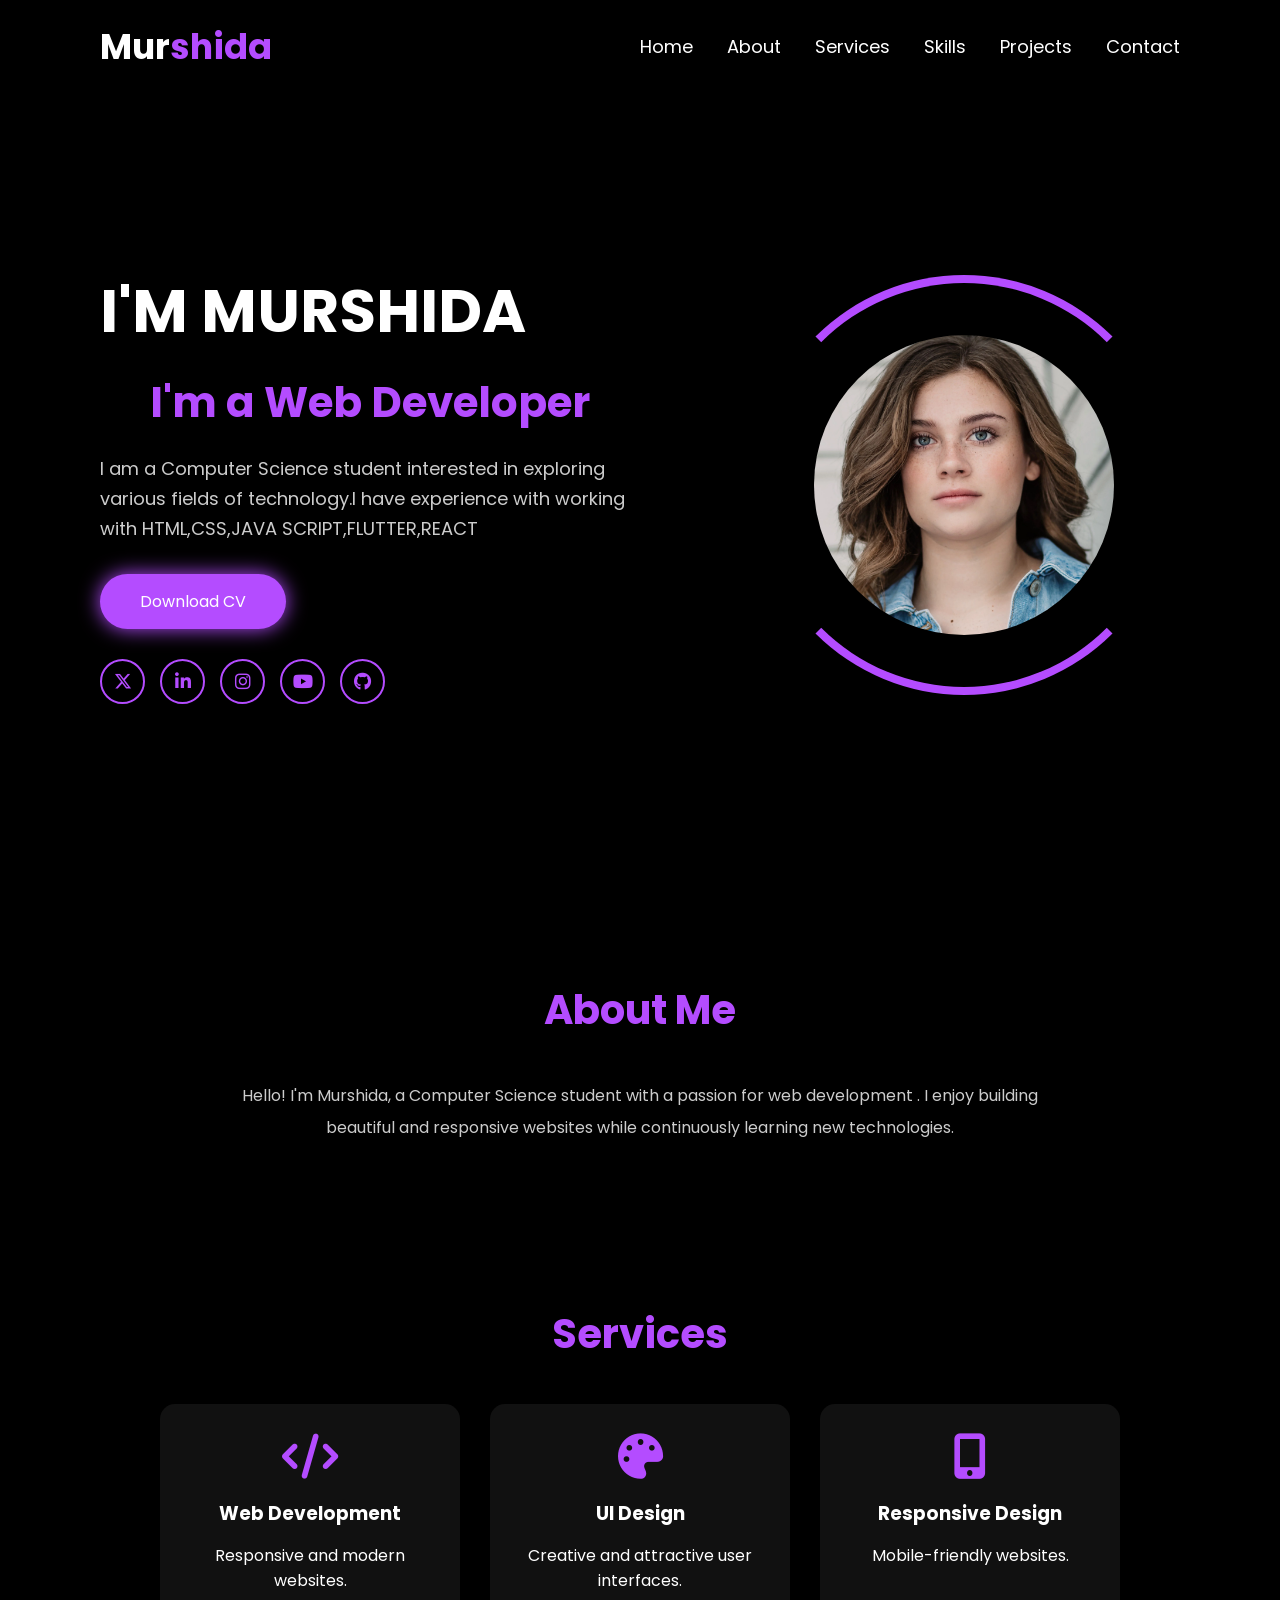
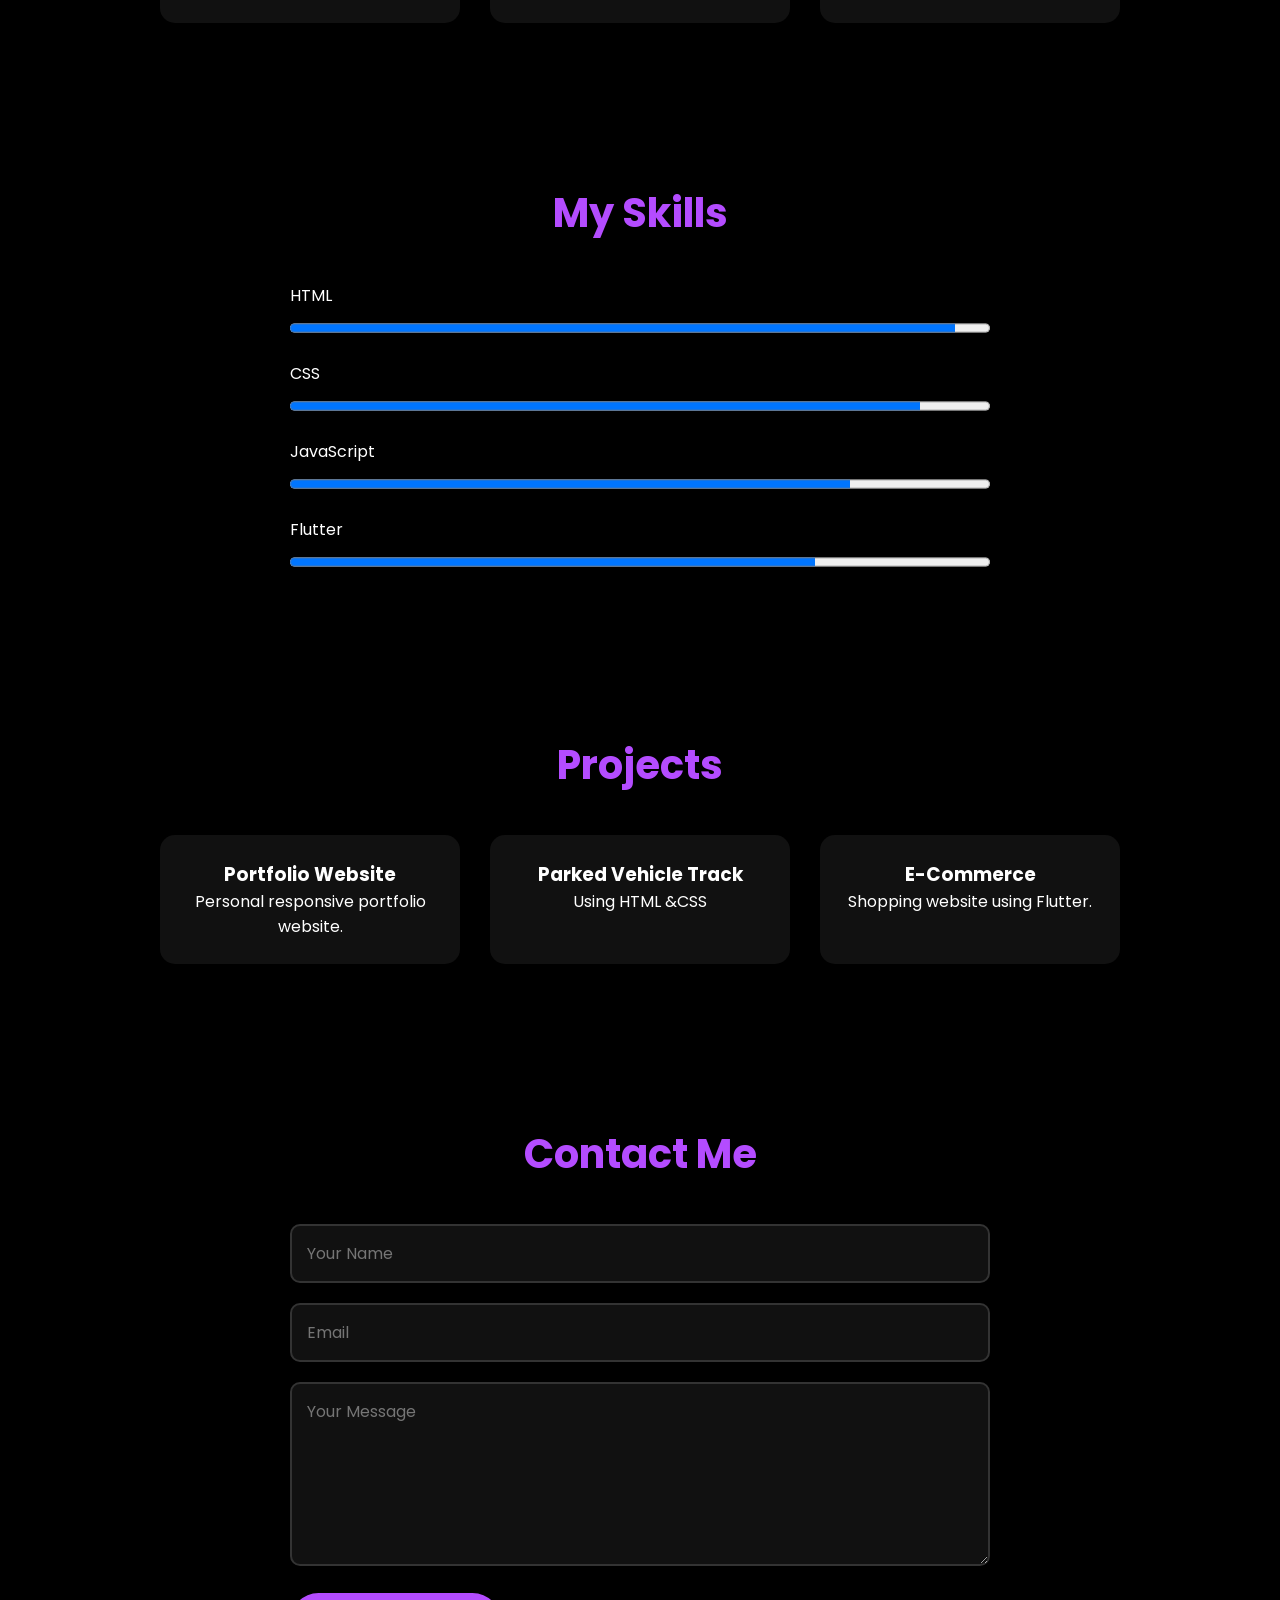
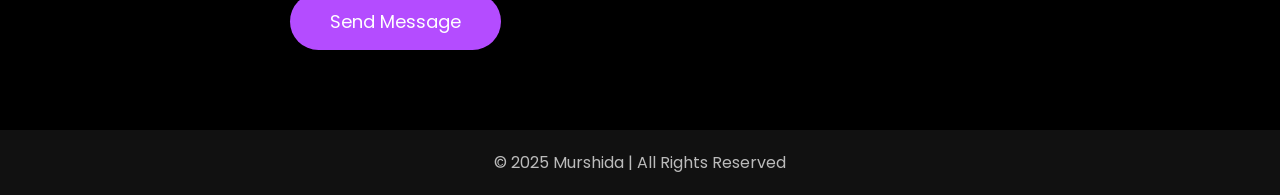
==== port.html @ c754f958 "initial commit" ====
<!DOCTYPE html>
<html lang="en">
<head>
    <meta charset="UTF-8">
    <meta name="viewport" content="width=device-width, initial-scale=1.0">
    <title>My Portfolio</title>

    <!-- CSS -->
    <link rel="stylesheet" href="port.css">

    <!-- Google Fonts -->
    <link href="https://fonts.googleapis.com/css2?family=Poppins:wght@300;400;500;600;700&display=swap" rel="stylesheet">

    <!-- Font Awesome -->
    <link rel="stylesheet"
    href="https://cdnjs.cloudflare.com/ajax/libs/font-awesome/6.5.2/css/all.min.css">
</head>
<body>

<!-- ================= NAVBAR ================= -->

<header>

    <div class="logo">
        Mur<span>shida</span>
    </div>

    <nav>

        <a href="#home">Home</a>
        <a href="#about">About</a>
        <a href="#services">Services</a>
        <a href="#skills">Skills</a>
        <a href="#projects">Projects</a>
        <a href="#contact">Contact</a>

    </nav>

</header>

<!-- ================= HOME ================= -->

<section class="home" id="home">

    <div class="home-text">

        <h1>I'M MURSHIDA</h1>

        <h2>I'm a <span>Web Developer</span></h2>

        <p>
            I am a Computer Science student interested in
            exploring various fields of technology.I have experience with working with HTML,CSS,JAVA SCRIPT,FLUTTER,REACT
        </p>

        <a href="resume.pdf" class="btn" download>
            Download CV
        </a>

        <div class="social-icons">

            <a href="#">
                <i class="fa-brands fa-x-twitter"></i>
            </a>

            <a href="#">
                <i class="fa-brands fa-linkedin-in"></i>
            </a>

            <a href="#">
                <i class="fa-brands fa-instagram"></i>
            </a>

            <a href="#">
                <i class="fa-brands fa-youtube"></i>
            </a>

            <a href="#">
                <i class="fa-brands fa-github"></i>
            </a>

        </div>

    </div>

    <div class="home-image">

        <div class="circle"></div>

        <img src="PROFILE" alt="Profile">

    </div>

</section>

<!-- ================= ABOUT ================= -->

<section id="about" class="about">

    <h2>About Me</h2>

    <p>

        Hello! I'm Murshida, a Computer Science student with a passion
        for web development . I enjoy building beautiful
        and responsive websites while continuously learning new
        technologies.

    </p>

</section>

<!-- ================= SERVICES ================= -->

<section id="services" class="services">

    <h2>Services</h2>

    <div class="service-container">

        <div class="service-box">
            <i class="fa-solid fa-code"></i>
            <h3>Web Development</h3>
            <p>Responsive and modern websites.</p>
        </div>

        <div class="service-box">
            <i class="fa-solid fa-palette"></i>
            <h3>UI Design</h3>
            <p>Creative and attractive user interfaces.</p>
        </div>

        <div class="service-box">
            <i class="fa-solid fa-mobile-screen-button"></i>
            <h3>Responsive Design</h3>
            <p>Mobile-friendly websites.</p>
        </div>

    </div>

</section>

<!-- ================= SKILLS ================= -->

<section id="skills" class="skills">

    <h2>My Skills</h2>

    <div class="skill">

        <p>HTML</p>
        <progress value="95" max="100"></progress>

        <p>CSS</p>
        <progress value="90" max="100"></progress>

        <p>JavaScript</p>
        <progress value="80" max="100"></progress>

        <p>Flutter</p>
        <progress value="75" max="100"></progress>

    </div>

</section>

<!-- ================= PROJECTS ================= -->

<section id="projects" class="projects">

    <h2>Projects</h2>

    <div class="project-container">

        <div class="project-box">
            <h3>Portfolio Website</h3>
            <p>Personal responsive portfolio website.</p>
        </div>

        <div class="project-box">
            <h3>Parked Vehicle Track</h3>
            <p>Using HTML &CSS</p>
        </div>

        <div class="project-box">
            <h3>E-Commerce</h3>
            <p>Shopping website using Flutter.</p>
        </div>

    </div>

</section>

<!-- ================= CONTACT ================= -->

<section id="contact" class="contact">

    <h2>Contact Me</h2>

    <form>

        <input type="text" placeholder="Your Name" required>

        <input type="email" placeholder="Email" required>

        <textarea rows="6" placeholder="Your Message"></textarea>

        <button type="submit">Send Message</button>

    </form>

</section>

<!-- ================= FOOTER ================= -->

<footer>

    <p>
        © 2025 Murshida | All Rights Reserved
    </p>

</footer>

</body>
</html>
---- port.css ----
/* Google Font */
@import url('https://fonts.googleapis.com/css2?family=Poppins:wght@300;400;500;600;700&display=swap');

*{
    margin:0;
    padding:0;
    box-sizing:border-box;
    font-family:'Poppins',sans-serif;
    scroll-behavior:smooth;
}

body{
    background:#000;
    color:#fff;
}

/* ================= HEADER ================= */

header{
    width:100%;
    position:fixed;
    top:0;
    left:0;
    display:flex;
    justify-content:space-between;
    align-items:center;
    padding:20px 100px;
    background:#000;
    z-index:1000;
}

.logo{
    font-size:35px;
    font-weight:bold;
    color:#fff;
}

.logo span{
    color:#b44cff;
}

nav a{
    color:white;
    text-decoration:none;
    margin-left:30px;
    font-size:18px;
    transition:.3s;
}

nav a:hover{
    color:#b44cff;
}

/* ================= HOME ================= */

.home{
    display:flex;
    justify-content:space-between;
    align-items:center;
    min-height:100vh;
    padding:120px 100px 50px;
}

.home-text{
    width:50%;
}

.home-text h1{
    font-size:60px;
    margin-bottom:15px;
}

.home-text h2{
    font-size:42px;
    margin-bottom:20px;
}

.home-text h2 span{
    color:#b44cff;
}

.home-text p{
    color:#ccc;
    font-size:18px;
    line-height:30px;
    margin-bottom:30px;
}

/* Button */

.btn{
    display:inline-block;
    padding:15px 40px;
    background:#b44cff;
    color:#fff;
    text-decoration:none;
    border-radius:30px;
    box-shadow:0 0 20px #b44cff;
    transition:.4s;
}

.btn:hover{
    transform:scale(1.05);
}

/* Social Icons */

.social-icons{
    display:flex;
    gap:15px;
    margin-top:30px;
}

.social-icons a{
    width:45px;
    height:45px;
    border:2px solid #b44cff;
    border-radius:50%;
    display:flex;
    justify-content:center;
    align-items:center;
    color:#b44cff;
    text-decoration:none;
    font-size:18px;
    transition:.4s;
}

.social-icons a:hover{
    background:#b44cff;
    color:white;
    box-shadow:0 0 15px #b44cff;
}

/* Image */

.home-image{
    width:40%;
    display:flex;
    justify-content:center;
    align-items:center;
    position:relative;
}

.circle{
    width:420px;
    height:420px;
    border-radius:50%;
    border-top:8px solid #b44cff;
    border-bottom:8px solid #b44cff;
    border-left:8px solid transparent;
    border-right:8px solid transparent;
    animation:rotate 6s linear infinite;
}

.home-image img{
    width:300px;
    position:absolute;
    border-radius:50%;
}

@keyframes rotate{

100%{
transform:rotate(360deg);
}

}

/* ================= SECTIONS ================= */

section{
    padding:80px 100px;
}

section h2{
    text-align:center;
    font-size:40px;
    color:#b44cff;
    margin-bottom:40px;
}

/* About */

.about p{
    max-width:800px;
    margin:auto;
    text-align:center;
    line-height:32px;
    color:#ccc;
}

/* Services */

.service-container{
    display:flex;
    gap:30px;
    justify-content:center;
    flex-wrap:wrap;
}

.service-box{
    width:300px;
    padding:30px;
    text-align:center;
    background:#111;
    border-radius:15px;
    transition:.4s;
}

.service-box:hover{
    transform:translateY(-10px);
    box-shadow:0 0 20px #b44cff;
}

.service-box i{
    font-size:45px;
    color:#b44cff;
    margin-bottom:20px;
}

.service-box h3{
    margin-bottom:15px;
}

/* Skills */

.skill{
    max-width:700px;
    margin:auto;
}

.skill p{
    margin-top:20px;
    margin-bottom:8px;
}

progress{
    width:100%;
    height:18px;
}

/* Projects */

.project-container{
    display:flex;
    gap:30px;
    justify-content:center;
    flex-wrap:wrap;
}

.project-box{
    width:300px;
    background:#111;
    padding:25px;
    border-radius:15px;
    text-align:center;
    transition:.4s;
}

.project-box:hover{
    transform:translateY(-10px);
    box-shadow:0 0 20px #b44cff;
}

/* Contact */

form{
    max-width:700px;
    margin:auto;
}

form input,
form textarea{
    width:100%;
    margin-bottom:20px;
    padding:15px;
    background:#111;
    border:2px solid #333;
    color:white;
    border-radius:10px;
    font-size:16px;
}

form input:focus,
form textarea:focus{
    border-color:#b44cff;
    outline:none;
}

form button{
    padding:15px 40px;
    border:none;
    background:#b44cff;
    color:white;
    font-size:18px;
    border-radius:30px;
    cursor:pointer;
    transition:.4s;
}

form button:hover{
    transform:scale(1.05);
}

/* Footer */

footer{
    background:#111;
    text-align:center;
    padding:20px;
    color:#bbb;
}

/* Responsive */

@media(max-width:992px){

header{
padding:20px;
flex-direction:column;
}

nav{
margin-top:15px;
}

.home{
flex-direction:column-reverse;
text-align:center;
padding:140px 20px 50px;
}

.home-text{
width:100%;
}

.home-image{
width:100%;
margin-bottom:50px;
}

.circle{
width:300px;
height:300px;
}

.home-image img{
width:220px;
}

section{
padding:60px 20px;
}

.service-container,
.project-container{
flex-direction:column;
align-items:center;
}

}
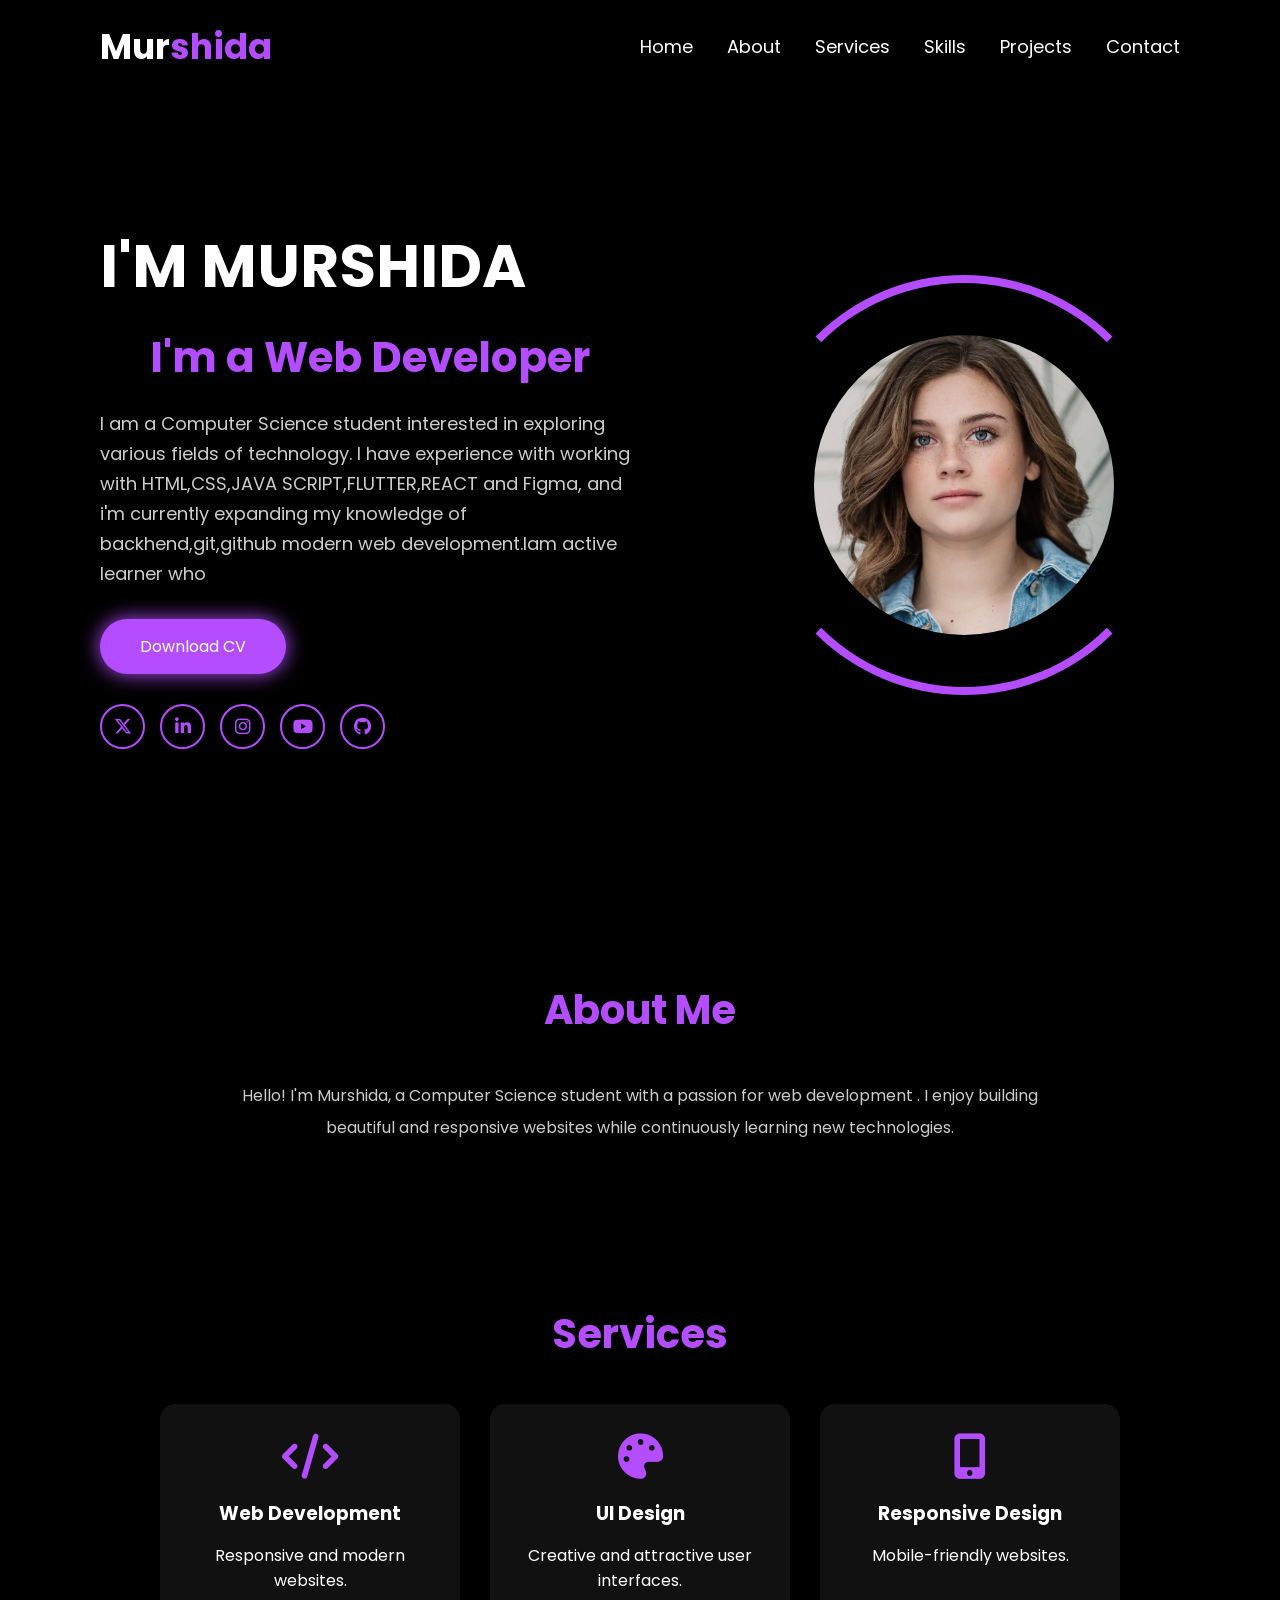
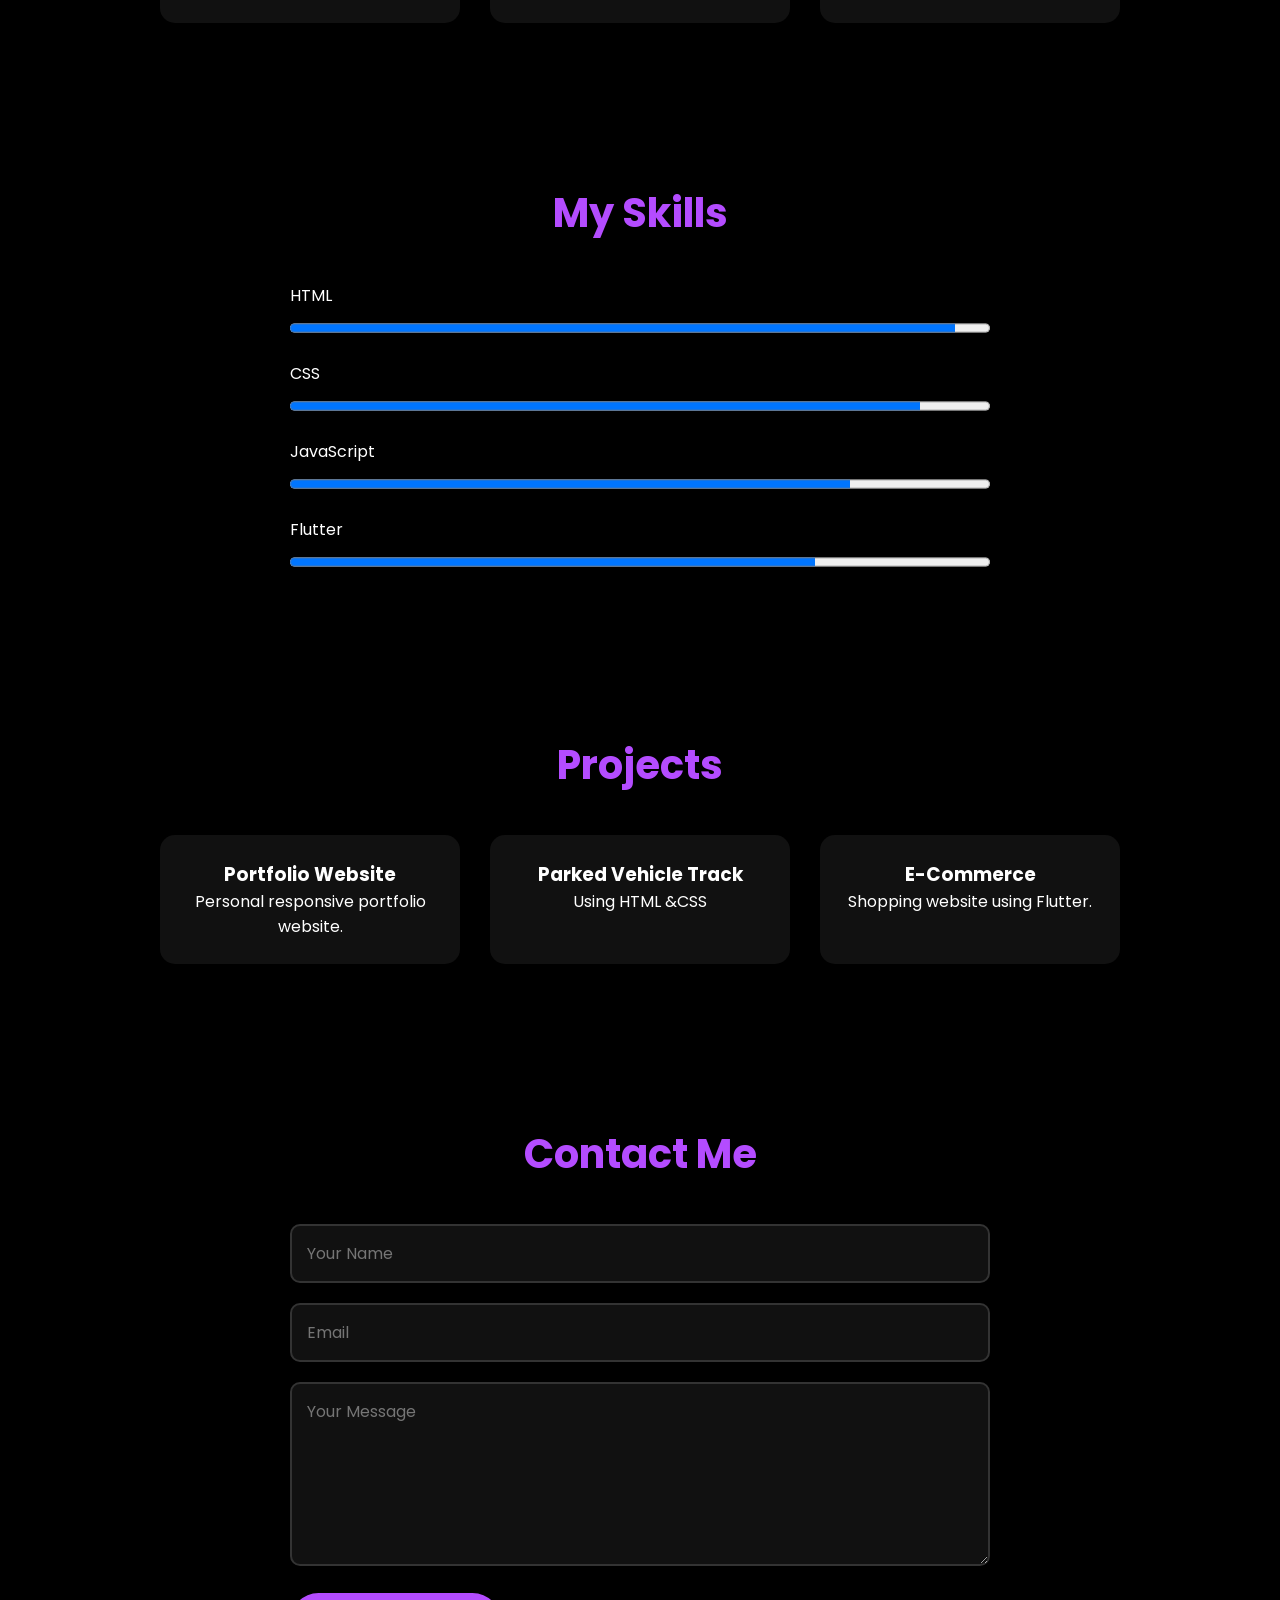
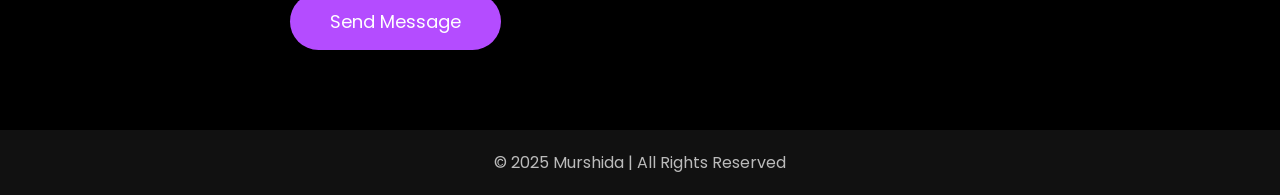
==== commit 6f9c00e4: "Changed" ====
--- a/port.html
+++ b/port.html
@@ -49,8 +49,8 @@
         <h2>I'm a <span>Web Developer</span></h2>
 
         <p>
-            I am a Computer Science student interested in
-            exploring various fields of technology.I have experience with working with HTML,CSS,JAVA SCRIPT,FLUTTER,REACT
+            I am a Computer Science student interested in exploring various fields of technology.
+            I have experience with working with HTML,CSS,JAVA SCRIPT,FLUTTER,REACT and Figma, and i'm currently expanding my knowledge of backhend,git,github modern web development.Iam active learner who 
         </p>
 
         <a href="resume.pdf" class="btn" download>
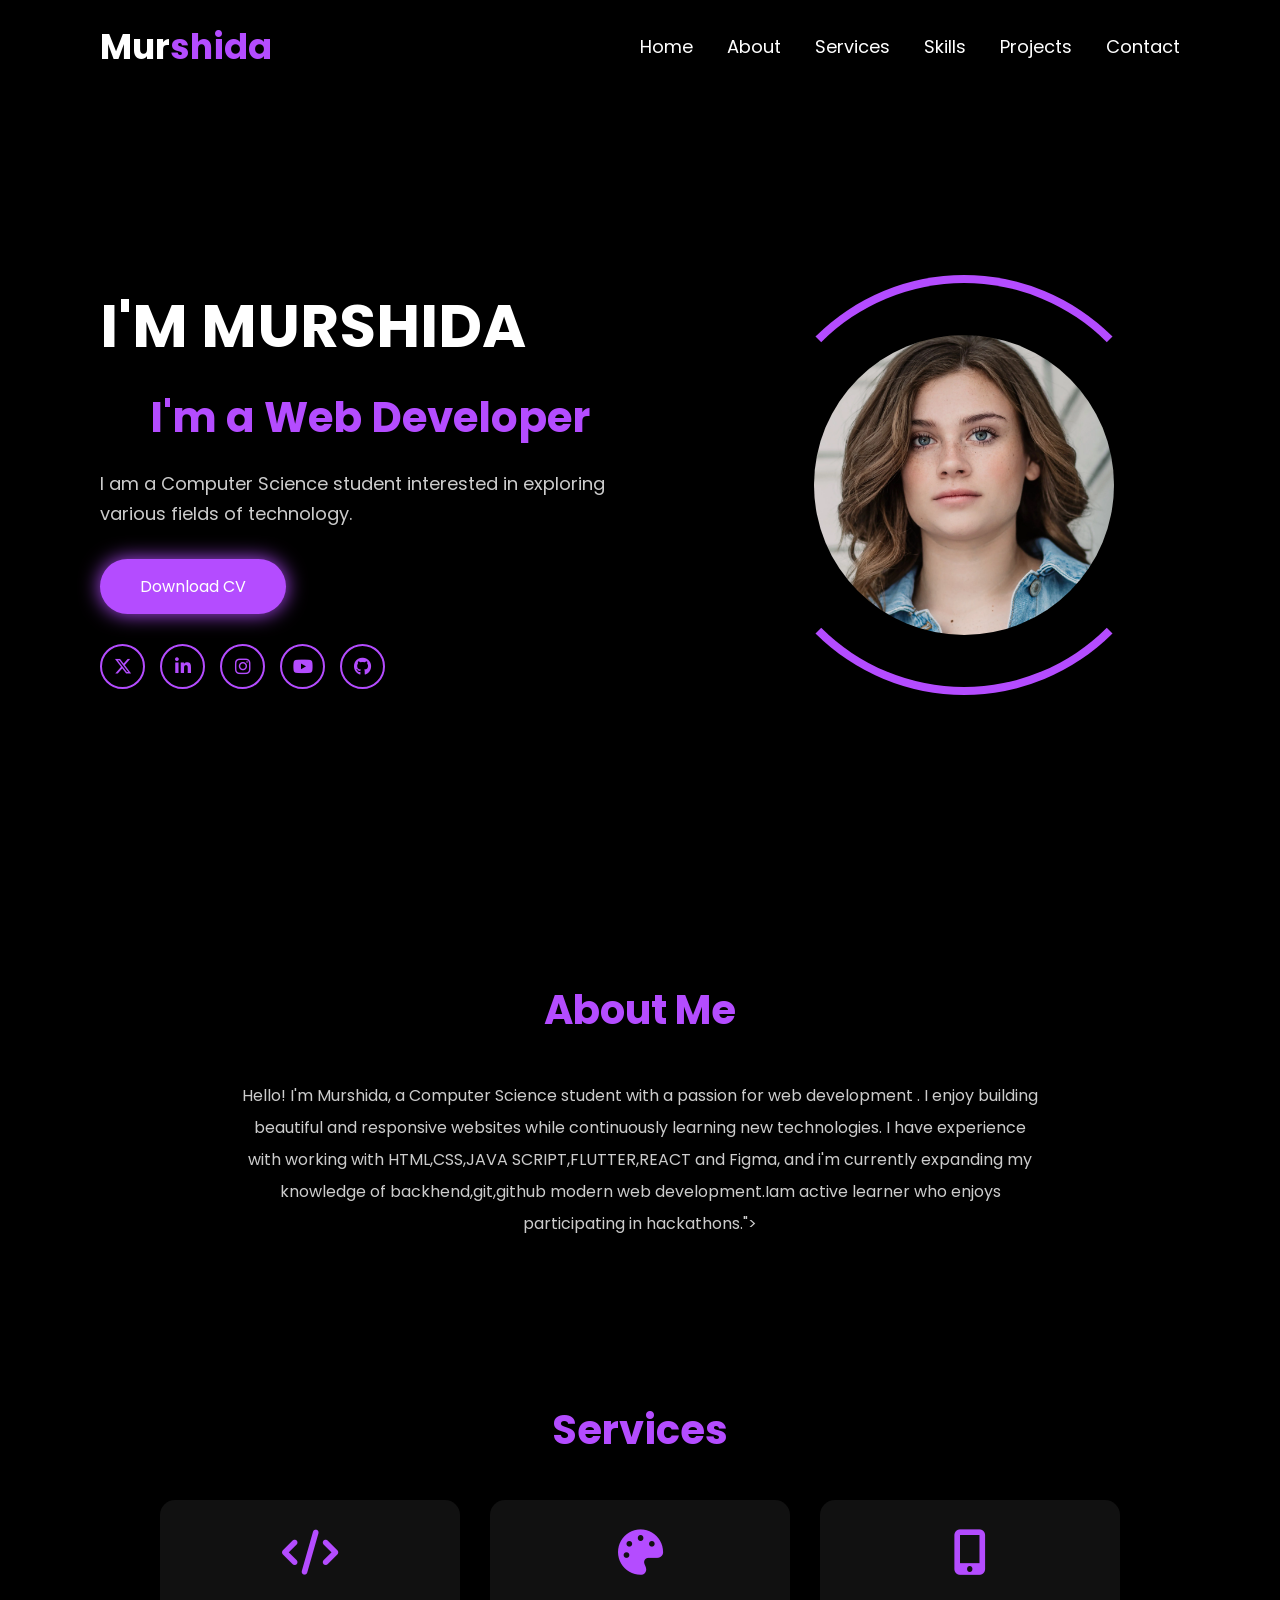
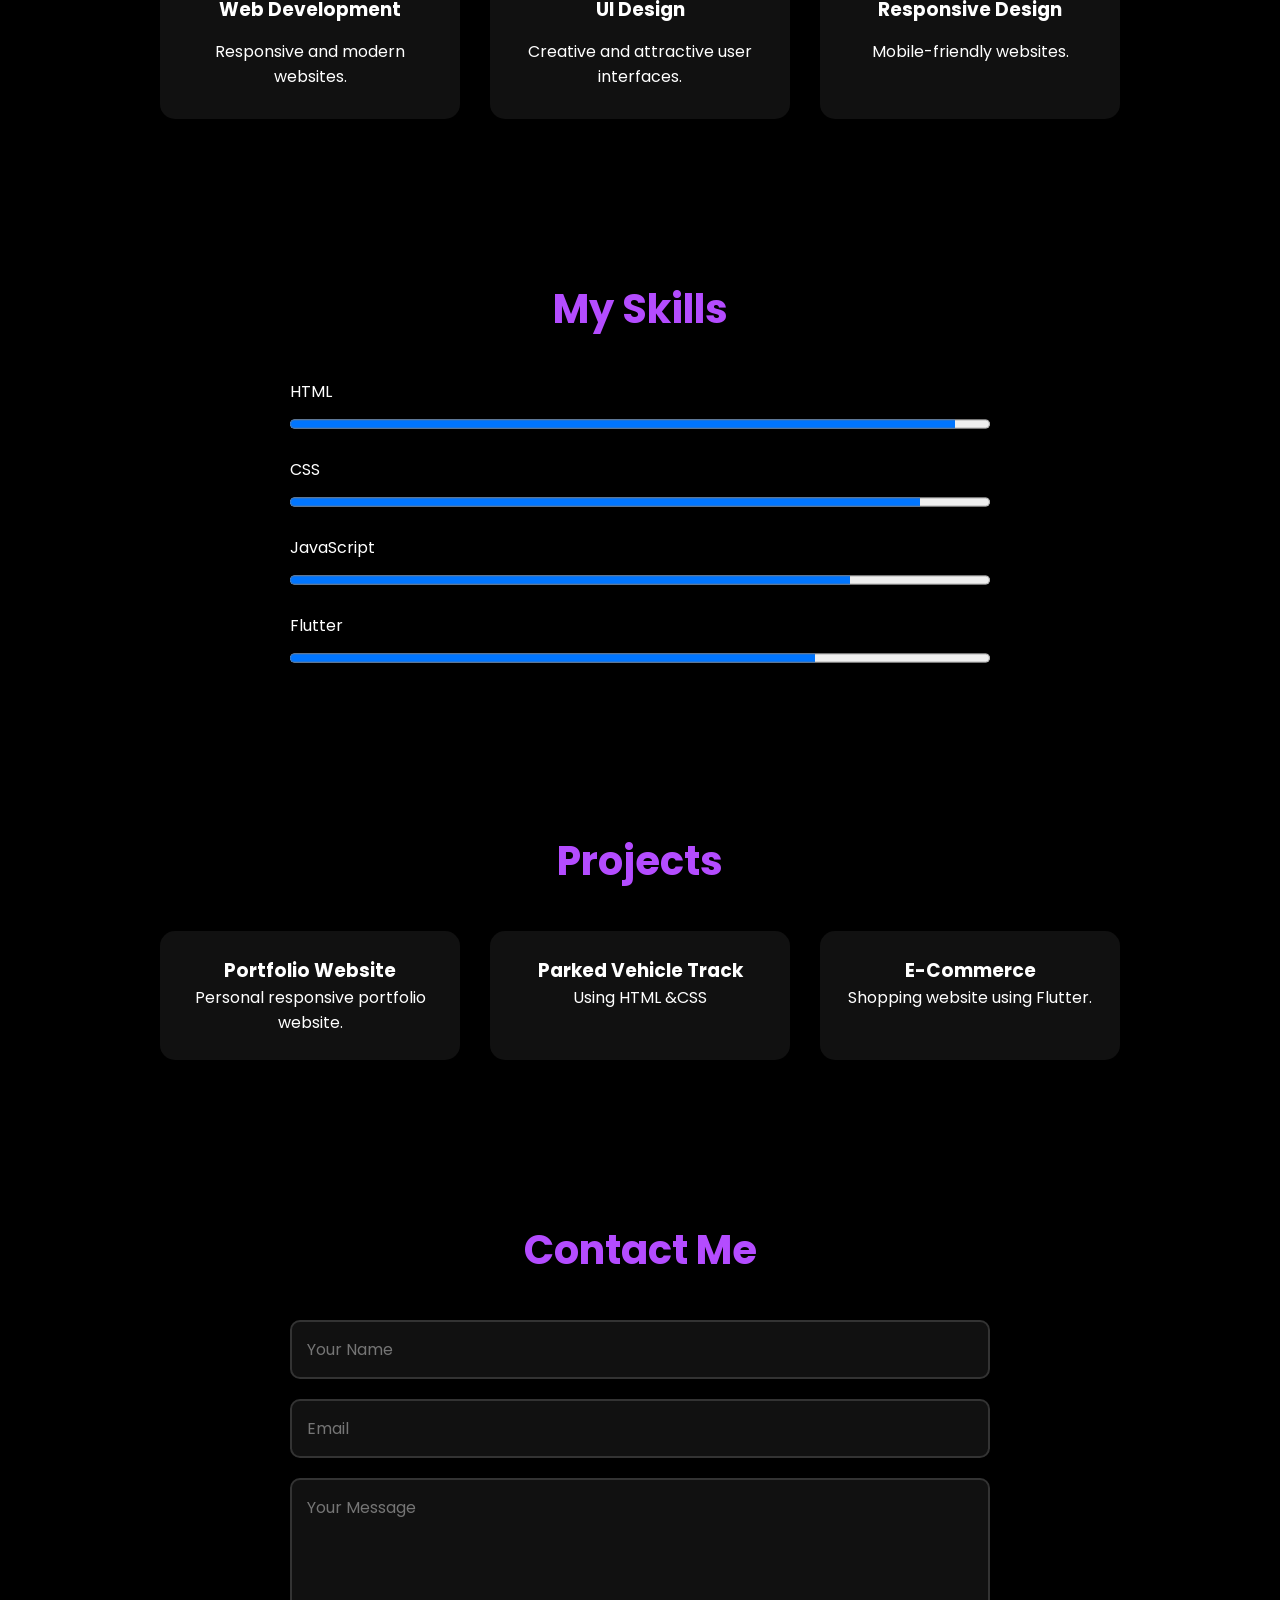
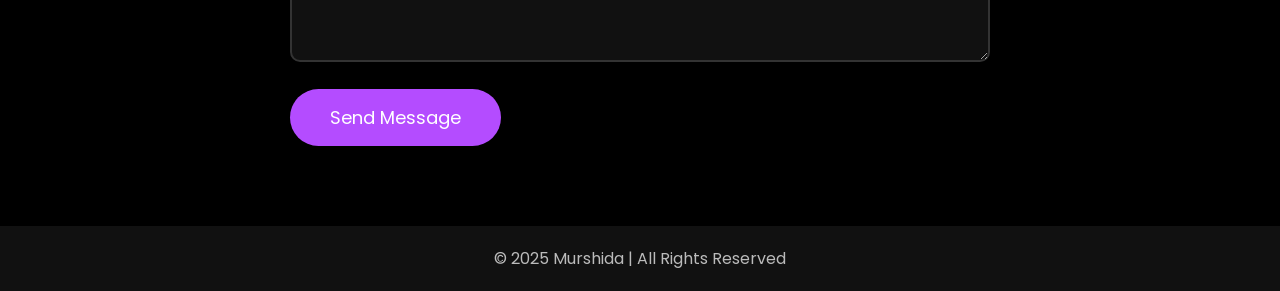
==== commit 02d928f5: "changes" ====
--- a/port.html
+++ b/port.html
@@ -50,7 +50,7 @@
 
         <p>
             I am a Computer Science student interested in exploring various fields of technology.
-            I have experience with working with HTML,CSS,JAVA SCRIPT,FLUTTER,REACT and Figma, and i'm currently expanding my knowledge of backhend,git,github modern web development.Iam active learner who 
+           
         </p>
 
         <a href="resume.pdf" class="btn" download>
@@ -104,7 +104,7 @@
         Hello! I'm Murshida, a Computer Science student with a passion
         for web development . I enjoy building beautiful
         and responsive websites while continuously learning new
-        technologies.
+        technologies. I have experience with working with HTML,CSS,JAVA SCRIPT,FLUTTER,REACT and Figma, and i'm currently expanding my knowledge of backhend,git,github modern web development.Iam active learner who enjoys participating in hackathons."></div>
 
     </p>
 
